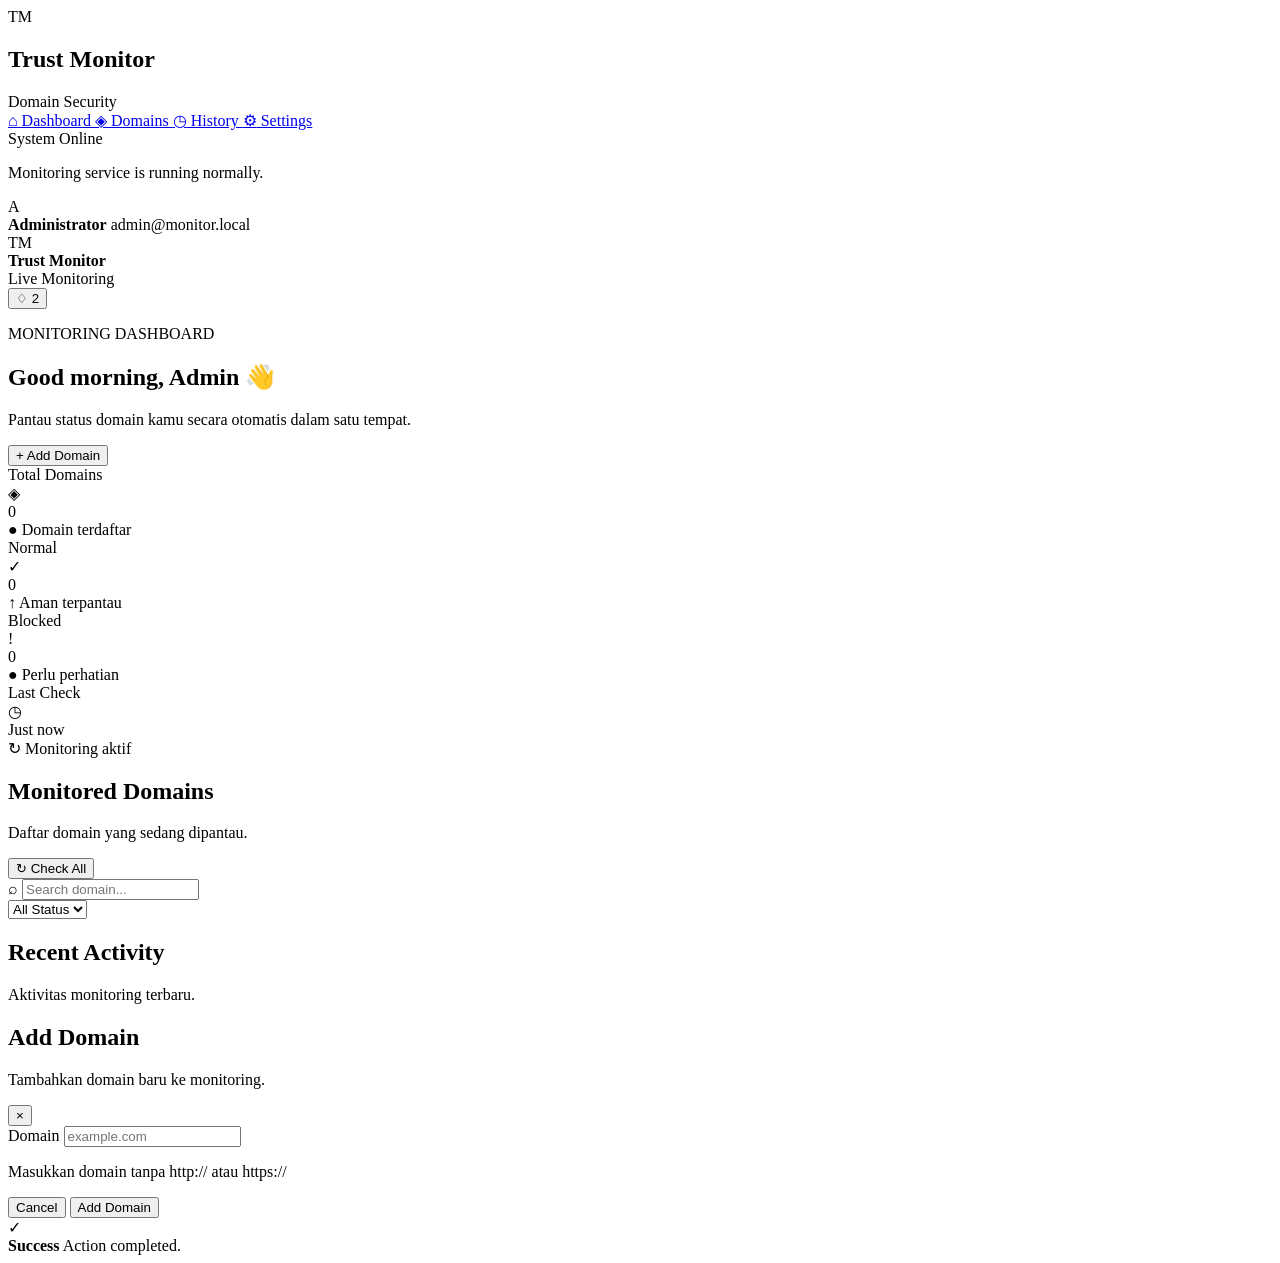
==== index.html @ aef0e67a "index.html" ====
<!DOCTYPE html>
<html lang="id">
<head>
    <meta charset="UTF-8">
    <meta name="viewport" content="width=device-width, initial-scale=1.0">
    <meta name="description" content="Trust Monitor - Domain monitoring dashboard">
    <title>Trust Monitor</title>
    <link rel="preconnect" href="https://fonts.googleapis.com">
    <link rel="preconnect" href="https://fonts.gstatic.com" crossorigin>
    <link href="https://fonts.googleapis.com/css2?family=Inter:wght@400;500;600;700;800&display=swap" rel="stylesheet">
    <link rel="stylesheet" href="style.css">
</head>
<body>

    <div class="app">

        <aside class="sidebar">
            <div class="brand">
                <div class="brand-icon">
                    TM
                </div>
                <div>
                    <h2>Trust Monitor</h2>
                    <span>Domain Security</span>
                </div>
            </div>

            <nav class="navigation">
                <a href="#" class="nav-item active">
                    <span class="nav-icon">⌂</span>
                    Dashboard
                </a>

                <a href="#" class="nav-item">
                    <span class="nav-icon">◈</span>
                    Domains
                </a>

                <a href="#" class="nav-item">
                    <span class="nav-icon">◷</span>
                    History
                </a>

                <a href="#" class="nav-item">
                    <span class="nav-icon">⚙</span>
                    Settings
                </a>
            </nav>

            <div class="sidebar-bottom">
                <div class="connection-card">
                    <div class="connection-status">
                        <span class="status-dot"></span>
                        System Online
                    </div>
                    <p>Monitoring service is running normally.</p>
                </div>

                <div class="user-card">
                    <div class="avatar">A</div>
                    <div class="user-info">
                        <strong>Administrator</strong>
                        <span>admin@monitor.local</span>
                    </div>
                </div>
            </div>
        </aside>

        <main class="main-content">

            <header class="topbar">
                <div class="mobile-brand">
                    <div class="brand-icon">TM</div>
                    <strong>Trust Monitor</strong>
                </div>

                <div class="topbar-right">
                    <div class="live-indicator">
                        <span></span>
                        Live Monitoring
                    </div>

                    <button class="notification-button">
                        ♢
                        <span class="notification-badge">2</span>
                    </button>
                </div>
            </header>

            <section class="content">

                <div class="welcome-section">
                    <div>
                        <p class="eyebrow">MONITORING DASHBOARD</p>
                        <h1>Good morning, Admin 👋</h1>
                        <p class="welcome-text">
                            Pantau status domain kamu secara otomatis dalam satu tempat.
                        </p>
                    </div>

                    <button class="primary-button" onclick="openModal()">
                        <span>+</span>
                        Add Domain
                    </button>
                </div>

                <div class="stats-grid">

                    <div class="stat-card">
                        <div class="stat-top">
                            <span>Total Domains</span>
                            <div class="stat-icon blue">◈</div>
                        </div>

                        <div class="stat-number" id="totalDomains">0</div>

                        <div class="stat-footer">
                            <span class="stat-neutral">●</span>
                            Domain terdaftar
                        </div>
                    </div>

                    <div class="stat-card">
                        <div class="stat-top">
                            <span>Normal</span>
                            <div class="stat-icon green">✓</div>
                        </div>

                        <div class="stat-number" id="safeDomains">0</div>

                        <div class="stat-footer green-text">
                            <span>↑</span>
                            Aman terpantau
                        </div>
                    </div>

                    <div class="stat-card">
                        <div class="stat-top">
                            <span>Blocked</span>
                            <div class="stat-icon red">!</div>
                        </div>

                        <div class="stat-number" id="blockedDomains">0</div>

                        <div class="stat-footer red-text">
                            <span>●</span>
                            Perlu perhatian
                        </div>
                    </div>

                    <div class="stat-card">
                        <div class="stat-top">
                            <span>Last Check</span>
                            <div class="stat-icon purple">◷</div>
                        </div>

                        <div class="stat-number small" id="lastCheck">
                            Just now
                        </div>

                        <div class="stat-footer">
                            <span class="stat-neutral">↻</span>
                            Monitoring aktif
                        </div>
                    </div>

                </div>

                <div class="dashboard-grid">

                    <section class="panel domains-panel">

                        <div class="panel-header">
                            <div>
                                <h2>Monitored Domains</h2>
                                <p>Daftar domain yang sedang dipantau.</p>
                            </div>

                            <button class="secondary-button" onclick="checkAll()">
                                ↻ Check All
                            </button>
                        </div>

                        <div class="toolbar">
                            <div class="search-box">
                                <span>⌕</span>
                                <input
                                    type="text"
                                    id="searchInput"
                                    placeholder="Search domain..."
                                    oninput="searchDomains()"
                                >
                            </div>

                            <select id="filterStatus" onchange="filterDomains()">
                                <option value="all">All Status</option>
                                <option value="safe">Normal</option>
                                <option value="blocked">Blocked</option>
                                <option value="unknown">Unknown</option>
                            </select>
                        </div>

                        <div class="domain-list" id="domainList"></div>

                    </section>

                    <section class="panel activity-panel">

                        <div class="panel-header">
                            <div>
                                <h2>Recent Activity</h2>
                                <p>Aktivitas monitoring terbaru.</p>
                            </div>
                        </div>

                        <div class="activity-list" id="activityList"></div>

                    </section>

                </div>

            </section>

        </main>

    </div>

    <div class="modal-overlay" id="modalOverlay" onclick="closeModal(event)">
        <div class="modal" onclick="event.stopPropagation()">

            <div class="modal-header">
                <div>
                    <h2>Add Domain</h2>
                    <p>Tambahkan domain baru ke monitoring.</p>
                </div>

                <button class="close-button" onclick="closeModal()">
                    ×
                </button>
            </div>

            <form onsubmit="addDomain(event)">

                <label for="domainInput">
                    Domain
                </label>

                <input
                    type="text"
                    id="domainInput"
                    placeholder="example.com"
                    autocomplete="off"
                    required
                >

                <p class="input-help">
                    Masukkan domain tanpa http:// atau https://
                </p>

                <div class="modal-actions">
                    <button
                        type="button"
                        class="secondary-button"
                        onclick="closeModal()"
                    >
                        Cancel
                    </button>

                    <button
                        type="submit"
                        class="primary-button"
                    >
                        Add Domain
                    </button>
                </div>

            </form>

        </div>
    </div>

    <div class="toast" id="toast">
        <div class="toast-icon">✓</div>
        <div>
            <strong id="toastTitle">Success</strong>
            <span id="toastMessage">Action completed.</span>
        </div>
    </div>

    <script src="script.js"></script>

</body>
</html>
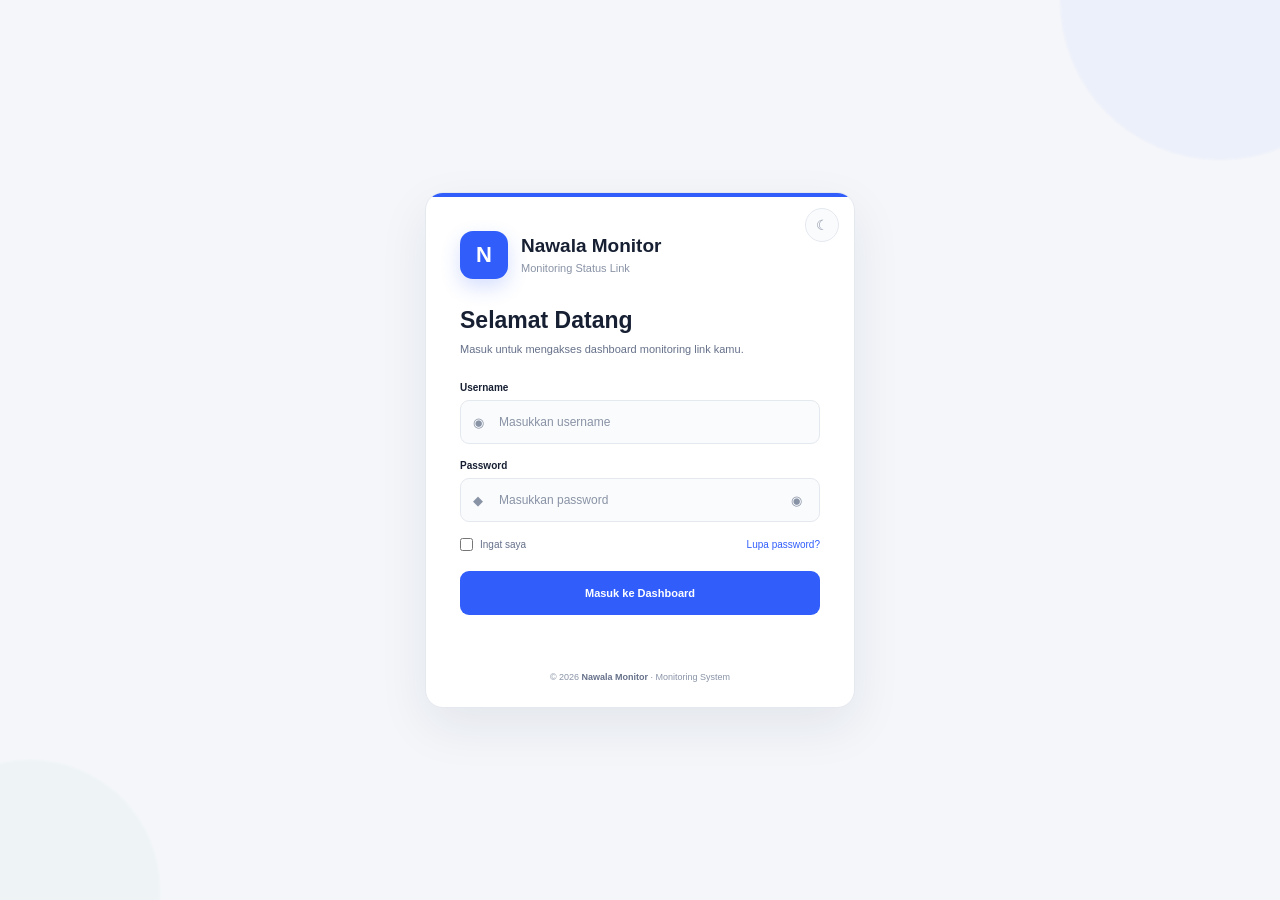
==== commit 0a3b1585: "index.html" ====
--- a/index.html
+++ b/index.html
@@ -2,292 +2,1864 @@
 <html lang="id">
 <head>
     <meta charset="UTF-8">
-    <meta name="viewport" content="width=device-width, initial-scale=1.0">
-    <meta name="description" content="Trust Monitor - Domain monitoring dashboard">
-    <title>Trust Monitor</title>
-    <link rel="preconnect" href="https://fonts.googleapis.com">
-    <link rel="preconnect" href="https://fonts.gstatic.com" crossorigin>
-    <link href="https://fonts.googleapis.com/css2?family=Inter:wght@400;500;600;700;800&display=swap" rel="stylesheet">
-    <link rel="stylesheet" href="style.css">
+    <meta
+        name="viewport"
+        content="width=device-width, initial-scale=1.0"
+    >
+
+    <title>Nawala Monitor - Login</title>
+
+    <style>
+
+        * {
+            box-sizing: border-box;
+            margin: 0;
+            padding: 0;
+        }
+
+
+        :root {
+            --background: #f4f6fa;
+            --surface: #ffffff;
+            --surface-soft: #fafbfc;
+
+            --text: #172033;
+            --text-secondary: #657089;
+            --muted: #8993a6;
+
+            --border: #e4e8ef;
+
+            --primary: #315efb;
+            --primary-hover: #244bd3;
+
+            --green: #16a36a;
+            --green-bg: #e8f8f1;
+
+            --red: #e04444;
+            --red-bg: #fff0f0;
+
+            --blue-bg: #edf2ff;
+
+            --shadow:
+                0 18px 50px
+                rgba(25, 35, 55, .08);
+        }
+
+
+        body.dark {
+            --background: #0f141d;
+            --surface: #171d28;
+            --surface-soft: #1b222e;
+
+            --text: #f1f4f9;
+            --text-secondary: #aeb7c7;
+            --muted: #7f8a9e;
+
+            --border: #293241;
+
+            --blue-bg: #1b2a52;
+            --green-bg: #123a2c;
+            --red-bg: #401f22;
+
+            --shadow:
+                0 18px 50px
+                rgba(0, 0, 0, .25);
+        }
+
+
+        html,
+        body {
+            width: 100%;
+            min-height: 100%;
+        }
+
+
+        body {
+            font-family:
+                Inter,
+                -apple-system,
+                BlinkMacSystemFont,
+                "Segoe UI",
+                Arial,
+                sans-serif;
+
+            background:
+                var(--background);
+
+            color:
+                var(--text);
+
+            min-height: 100vh;
+
+            display: flex;
+            align-items: center;
+            justify-content: center;
+
+            padding: 24px;
+
+            transition:
+                background .25s,
+                color .25s;
+        }
+
+
+        /* BACKGROUND */
+
+        .page-background {
+            position: fixed;
+            inset: 0;
+
+            pointer-events: none;
+            overflow: hidden;
+        }
+
+
+        .background-circle {
+            position: absolute;
+
+            border-radius: 50%;
+
+            filter: blur(1px);
+
+            opacity: .45;
+        }
+
+
+        .circle-one {
+            width: 320px;
+            height: 320px;
+
+            top: -160px;
+            right: -100px;
+
+            background:
+                rgba(49, 94, 251, .08);
+        }
+
+
+        .circle-two {
+            width: 260px;
+            height: 260px;
+
+            bottom: -120px;
+            left: -100px;
+
+            background:
+                rgba(22, 163, 106, .06);
+        }
+
+
+        /* LOGIN WRAPPER */
+
+        .login-wrapper {
+            position: relative;
+
+            width: min(430px, 100%);
+
+            animation:
+                loginAppear .45s ease;
+        }
+
+
+        @keyframes loginAppear {
+
+            from {
+                opacity: 0;
+                transform:
+                    translateY(12px)
+                    scale(.98);
+            }
+
+            to {
+                opacity: 1;
+                transform:
+                    translateY(0)
+                    scale(1);
+            }
+
+        }
+
+
+        /* CARD */
+
+        .login-card {
+            position: relative;
+
+            background:
+                var(--surface);
+
+            border:
+                1px solid
+                var(--border);
+
+            border-radius:
+                18px;
+
+            box-shadow:
+                var(--shadow);
+
+            overflow: hidden;
+        }
+
+
+        .top-line {
+            width: 100%;
+            height: 4px;
+
+            background:
+                var(--primary);
+        }
+
+
+        .login-content {
+            padding:
+                34px 34px 30px;
+        }
+
+
+        /* BRAND */
+
+        .brand {
+            display: flex;
+            align-items: center;
+
+            gap: 13px;
+
+            margin-bottom: 28px;
+        }
+
+
+        .brand-icon {
+            width: 48px;
+            height: 48px;
+
+            flex-shrink: 0;
+
+            display: flex;
+            align-items: center;
+            justify-content: center;
+
+            border-radius: 13px;
+
+            background:
+                var(--primary);
+
+            color: #fff;
+
+            font-size: 22px;
+            font-weight: 800;
+
+            box-shadow:
+                0 8px 20px
+                rgba(49, 94, 251, .20);
+        }
+
+
+        .brand-text h1 {
+            font-size: 19px;
+            line-height: 1.2;
+
+            margin-bottom: 4px;
+        }
+
+
+        .brand-text p {
+            color:
+                var(--muted);
+
+            font-size: 11px;
+        }
+
+
+        /* HEADER */
+
+        .login-title {
+            margin-bottom: 7px;
+
+            font-size: 23px;
+            font-weight: 750;
+        }
+
+
+        .login-subtitle {
+            margin-bottom: 24px;
+
+            color:
+                var(--text-secondary);
+
+            font-size: 11px;
+
+            line-height: 1.6;
+        }
+
+
+        /* FORM */
+
+        .form-group {
+            margin-bottom: 16px;
+        }
+
+
+        .form-label-row {
+            display: flex;
+            align-items: center;
+            justify-content: space-between;
+
+            margin-bottom: 7px;
+        }
+
+
+        .form-label {
+            color:
+                var(--text);
+
+            font-size: 10px;
+            font-weight: 700;
+        }
+
+
+        .field-wrap {
+            position: relative;
+        }
+
+
+        .field-icon {
+            position: absolute;
+
+            left: 13px;
+            top: 50%;
+
+            transform:
+                translateY(-50%);
+
+            color:
+                var(--muted);
+
+            font-size: 13px;
+
+            pointer-events: none;
+        }
+
+
+        .field-input {
+            width: 100%;
+            height: 44px;
+
+            padding:
+                0 44px 0 38px;
+
+            border:
+                1px solid
+                var(--border);
+
+            border-radius: 9px;
+
+            outline: none;
+
+            background:
+                var(--surface-soft);
+
+            color:
+                var(--text);
+
+            font-size: 12px;
+
+            transition:
+                border-color .2s,
+                box-shadow .2s,
+                background .2s;
+        }
+
+
+        .field-input::placeholder {
+            color:
+                var(--muted);
+        }
+
+
+        .field-input:focus {
+            border-color:
+                var(--primary);
+
+            box-shadow:
+                0 0 0 3px
+                rgba(49, 94, 251, .08);
+        }
+
+
+        .password-toggle {
+            position: absolute;
+
+            right: 10px;
+            top: 50%;
+
+            transform:
+                translateY(-50%);
+
+            width: 28px;
+            height: 28px;
+
+            display: flex;
+            align-items: center;
+            justify-content: center;
+
+            border: none;
+            border-radius: 7px;
+
+            background:
+                transparent;
+
+            color:
+                var(--muted);
+
+            cursor: pointer;
+
+            font-size: 13px;
+        }
+
+
+        .password-toggle:hover {
+            background:
+                var(--surface);
+
+            color:
+                var(--text-secondary);
+        }
+
+
+        /* OPTIONS */
+
+        .form-options {
+            display: flex;
+            align-items: center;
+            justify-content: space-between;
+
+            margin:
+                3px 0 20px;
+        }
+
+
+        .remember-wrap {
+            display: flex;
+            align-items: center;
+
+            gap: 7px;
+        }
+
+
+        .remember-wrap input {
+            width: 13px;
+            height: 13px;
+
+            accent-color:
+                var(--primary);
+
+            cursor: pointer;
+        }
+
+
+        .remember-wrap label {
+            color:
+                var(--text-secondary);
+
+            font-size: 10px;
+
+            cursor: pointer;
+        }
+
+
+        .forgot-button {
+            border: none;
+            background: none;
+
+            color:
+                var(--primary);
+
+            font-size: 10px;
+
+            cursor: pointer;
+        }
+
+
+        .forgot-button:hover {
+            text-decoration: underline;
+        }
+
+
+        /* LOGIN BUTTON */
+
+        .login-button {
+            width: 100%;
+            height: 44px;
+
+            display: flex;
+            align-items: center;
+            justify-content: center;
+
+            gap: 8px;
+
+            border: none;
+            border-radius: 9px;
+
+            background:
+                var(--primary);
+
+            color: #fff;
+
+            font-size: 11px;
+            font-weight: 700;
+
+            cursor: pointer;
+
+            transition:
+                background .2s,
+                transform .2s,
+                box-shadow .2s;
+        }
+
+
+        .login-button:hover {
+            background:
+                var(--primary-hover);
+
+            transform:
+                translateY(-1px);
+
+            box-shadow:
+                0 7px 18px
+                rgba(49, 94, 251, .18);
+        }
+
+
+        .login-button:active {
+            transform:
+                translateY(0);
+        }
+
+
+        .login-button:disabled {
+            opacity: .65;
+
+            cursor:
+                not-allowed;
+
+            transform:
+                none;
+
+            box-shadow:
+                none;
+        }
+
+
+        .button-spinner {
+            width: 14px;
+            height: 14px;
+
+            border:
+                2px solid
+                rgba(255,255,255,.35);
+
+            border-top-color:
+                #fff;
+
+            border-radius: 50%;
+
+            animation:
+                spin .7s linear infinite;
+
+            display: none;
+        }
+
+
+        .login-button.loading
+        .button-spinner {
+            display: block;
+        }
+
+
+        @keyframes spin {
+
+            to {
+                transform:
+                    rotate(360deg);
+            }
+
+        }
+
+
+        /* STATUS */
+
+        .inline-status {
+            min-height: 16px;
+
+            margin-top: 11px;
+
+            text-align: center;
+
+            font-size: 10px;
+        }
+
+
+        .inline-status.success {
+            color:
+                var(--green);
+        }
+
+
+        .inline-status.error {
+            color:
+                var(--red);
+        }
+
+
+        /* FOOTER */
+
+        .login-footer {
+            padding:
+                0 34px 25px;
+
+            text-align: center;
+
+            color:
+                var(--muted);
+
+            font-size: 9px;
+        }
+
+
+        .login-footer strong {
+            color:
+                var(--text-secondary);
+
+            font-weight: 600;
+        }
+
+
+        /* THEME */
+
+        .theme-button {
+            position: absolute;
+
+            top: 15px;
+            right: 15px;
+
+            width: 34px;
+            height: 34px;
+
+            display: flex;
+            align-items: center;
+            justify-content: center;
+
+            border:
+                1px solid
+                var(--border);
+
+            border-radius: 50%;
+
+            background:
+                var(--surface-soft);
+
+            color:
+                var(--muted);
+
+            cursor: pointer;
+
+            font-size: 14px;
+
+            transition:
+                .2s;
+        }
+
+
+        .theme-button:hover {
+            color:
+                var(--primary);
+
+            border-color:
+                var(--primary);
+        }
+
+
+        /* MODAL */
+
+        .modal-overlay {
+            position: fixed;
+
+            inset: 0;
+
+            z-index: 9999;
+
+            display: flex;
+            align-items: center;
+            justify-content: center;
+
+            padding: 20px;
+
+            background:
+                rgba(10, 18, 32, .38);
+
+            backdrop-filter:
+                blur(5px);
+
+            opacity: 0;
+            visibility: hidden;
+
+            transition:
+                opacity .2s ease,
+                visibility .2s ease;
+        }
+
+
+        .modal-overlay.show {
+            opacity: 1;
+            visibility: visible;
+        }
+
+
+        .modal-card {
+            position: relative;
+
+            width: min(370px, 100%);
+
+            padding:
+                28px 25px 24px;
+
+            border:
+                1px solid
+                var(--border);
+
+            border-radius:
+                16px;
+
+            background:
+                var(--surface);
+
+            box-shadow:
+                0 20px 60px
+                rgba(10, 18, 32, .18);
+
+            text-align: center;
+
+            transform:
+                translateY(10px)
+                scale(.96);
+
+            transition:
+                transform .25s ease;
+        }
+
+
+        .modal-overlay.show
+        .modal-card {
+            transform:
+                translateY(0)
+                scale(1);
+        }
+
+
+        .modal-icon {
+            width: 46px;
+            height: 46px;
+
+            margin:
+                0 auto 14px;
+
+            display: flex;
+            align-items: center;
+            justify-content: center;
+
+            border-radius: 50%;
+
+            font-size: 21px;
+            font-weight: 800;
+        }
+
+
+        .modal-icon.error {
+            background:
+                var(--red-bg);
+
+            color:
+                var(--red);
+        }
+
+
+        .modal-icon.success {
+            background:
+                var(--green-bg);
+
+            color:
+                var(--green);
+        }
+
+
+        .modal-icon.info {
+            background:
+                var(--blue-bg);
+
+            color:
+                var(--primary);
+        }
+
+
+        .modal-title {
+            margin-bottom: 6px;
+
+            font-size: 16px;
+        }
+
+
+        .modal-text {
+            color:
+                var(--text-secondary);
+
+            font-size: 11px;
+
+            line-height: 1.6;
+        }
+
+
+        .modal-button {
+            width: 100%;
+            height: 38px;
+
+            margin-top: 18px;
+
+            border: none;
+            border-radius: 8px;
+
+            background:
+                var(--primary);
+
+            color: #fff;
+
+            font-size: 11px;
+            font-weight: 700;
+
+            cursor: pointer;
+        }
+
+
+        .modal-button:hover {
+            background:
+                var(--primary-hover);
+        }
+
+
+        /* RESPONSIVE */
+
+        @media (max-width: 500px) {
+
+            body {
+                padding:
+                    14px;
+            }
+
+            .login-content {
+                padding:
+                    28px 22px 24px;
+            }
+
+            .login-footer {
+                padding:
+                    0 22px 21px;
+            }
+
+            .login-title {
+                font-size: 21px;
+            }
+
+        }
+
+    </style>
 </head>
+
+
 <body>
 
-    <div class="app">
-
-        <aside class="sidebar">
+
+<div class="page-background">
+
+    <div class="background-circle circle-one"></div>
+    <div class="background-circle circle-two"></div>
+
+</div>
+
+
+<div class="login-wrapper">
+
+    <div class="login-card">
+
+        <div class="top-line"></div>
+
+
+        <button
+            class="theme-button"
+            id="themeButton"
+            type="button"
+            title="Ganti tema"
+        >
+            ☀
+        </button>
+
+
+        <div class="login-content">
+
+
             <div class="brand">
+
                 <div class="brand-icon">
-                    TM
+                    N
                 </div>
-                <div>
-                    <h2>Trust Monitor</h2>
-                    <span>Domain Security</span>
+
+
+                <div class="brand-text">
+
+                    <h1>
+                        Nawala Monitor
+                    </h1>
+
+                    <p>
+                        Monitoring Status Link
+                    </p>
+
                 </div>
+
             </div>
 
-            <nav class="navigation">
-                <a href="#" class="nav-item active">
-                    <span class="nav-icon">⌂</span>
-                    Dashboard
-                </a>
-
-                <a href="#" class="nav-item">
-                    <span class="nav-icon">◈</span>
-                    Domains
-                </a>
-
-                <a href="#" class="nav-item">
-                    <span class="nav-icon">◷</span>
-                    History
-                </a>
-
-                <a href="#" class="nav-item">
-                    <span class="nav-icon">⚙</span>
-                    Settings
-                </a>
-            </nav>
-
-            <div class="sidebar-bottom">
-                <div class="connection-card">
-                    <div class="connection-status">
-                        <span class="status-dot"></span>
-                        System Online
+
+            <h2 class="login-title">
+                Selamat Datang
+            </h2>
+
+
+            <p class="login-subtitle">
+                Masuk untuk mengakses dashboard
+                monitoring link kamu.
+            </p>
+
+
+            <form id="loginForm">
+
+
+                <div class="form-group">
+
+                    <div class="form-label-row">
+
+                        <label
+                            class="form-label"
+                            for="username"
+                        >
+                            Username
+                        </label>
+
                     </div>
-                    <p>Monitoring service is running normally.</p>
+
+
+                    <div class="field-wrap">
+
+                        <span class="field-icon">
+                            ◉
+                        </span>
+
+                        <input
+                            class="field-input"
+                            id="username"
+                            name="username"
+                            type="text"
+                            placeholder="Masukkan username"
+                            autocomplete="username"
+                            required
+                        >
+
+                    </div>
+
                 </div>
 
-                <div class="user-card">
-                    <div class="avatar">A</div>
-                    <div class="user-info">
-                        <strong>Administrator</strong>
-                        <span>admin@monitor.local</span>
+
+                <div class="form-group">
+
+                    <div class="form-label-row">
+
+                        <label
+                            class="form-label"
+                            for="password"
+                        >
+                            Password
+                        </label>
+
                     </div>
+
+
+                    <div class="field-wrap">
+
+                        <span class="field-icon">
+                            ◆
+                        </span>
+
+
+                        <input
+                            class="field-input"
+                            id="password"
+                            name="password"
+                            type="password"
+                            placeholder="Masukkan password"
+                            autocomplete="current-password"
+                            required
+                        >
+
+
+                        <button
+                            class="password-toggle"
+                            id="passwordToggle"
+                            type="button"
+                            title="Tampilkan password"
+                        >
+                            ◉
+                        </button>
+
+                    </div>
+
                 </div>
-            </div>
-        </aside>
-
-        <main class="main-content">
-
-            <header class="topbar">
-                <div class="mobile-brand">
-                    <div class="brand-icon">TM</div>
-                    <strong>Trust Monitor</strong>
+
+
+                <div class="form-options">
+
+                    <div class="remember-wrap">
+
+                        <input
+                            id="remember"
+                            type="checkbox"
+                        >
+
+                        <label for="remember">
+                            Ingat saya
+                        </label>
+
+                    </div>
+
+
+                    <button
+                        class="forgot-button"
+                        id="forgotButton"
+                        type="button"
+                    >
+                        Lupa password?
+                    </button>
+
                 </div>
 
-                <div class="topbar-right">
-                    <div class="live-indicator">
-                        <span></span>
-                        Live Monitoring
-                    </div>
-
-                    <button class="notification-button">
-                        ♢
-                        <span class="notification-badge">2</span>
-                    </button>
-                </div>
-            </header>
-
-            <section class="content">
-
-                <div class="welcome-section">
-                    <div>
-                        <p class="eyebrow">MONITORING DASHBOARD</p>
-                        <h1>Good morning, Admin 👋</h1>
-                        <p class="welcome-text">
-                            Pantau status domain kamu secara otomatis dalam satu tempat.
-                        </p>
-                    </div>
-
-                    <button class="primary-button" onclick="openModal()">
-                        <span>+</span>
-                        Add Domain
-                    </button>
-                </div>
-
-                <div class="stats-grid">
-
-                    <div class="stat-card">
-                        <div class="stat-top">
-                            <span>Total Domains</span>
-                            <div class="stat-icon blue">◈</div>
-                        </div>
-
-                        <div class="stat-number" id="totalDomains">0</div>
-
-                        <div class="stat-footer">
-                            <span class="stat-neutral">●</span>
-                            Domain terdaftar
-                        </div>
-                    </div>
-
-                    <div class="stat-card">
-                        <div class="stat-top">
-                            <span>Normal</span>
-                            <div class="stat-icon green">✓</div>
-                        </div>
-
-                        <div class="stat-number" id="safeDomains">0</div>
-
-                        <div class="stat-footer green-text">
-                            <span>↑</span>
-                            Aman terpantau
-                        </div>
-                    </div>
-
-                    <div class="stat-card">
-                        <div class="stat-top">
-                            <span>Blocked</span>
-                            <div class="stat-icon red">!</div>
-                        </div>
-
-                        <div class="stat-number" id="blockedDomains">0</div>
-
-                        <div class="stat-footer red-text">
-                            <span>●</span>
-                            Perlu perhatian
-                        </div>
-                    </div>
-
-                    <div class="stat-card">
-                        <div class="stat-top">
-                            <span>Last Check</span>
-                            <div class="stat-icon purple">◷</div>
-                        </div>
-
-                        <div class="stat-number small" id="lastCheck">
-                            Just now
-                        </div>
-
-                        <div class="stat-footer">
-                            <span class="stat-neutral">↻</span>
-                            Monitoring aktif
-                        </div>
-                    </div>
-
-                </div>
-
-                <div class="dashboard-grid">
-
-                    <section class="panel domains-panel">
-
-                        <div class="panel-header">
-                            <div>
-                                <h2>Monitored Domains</h2>
-                                <p>Daftar domain yang sedang dipantau.</p>
-                            </div>
-
-                            <button class="secondary-button" onclick="checkAll()">
-                                ↻ Check All
-                            </button>
-                        </div>
-
-                        <div class="toolbar">
-                            <div class="search-box">
-                                <span>⌕</span>
-                                <input
-                                    type="text"
-                                    id="searchInput"
-                                    placeholder="Search domain..."
-                                    oninput="searchDomains()"
-                                >
-                            </div>
-
-                            <select id="filterStatus" onchange="filterDomains()">
-                                <option value="all">All Status</option>
-                                <option value="safe">Normal</option>
-                                <option value="blocked">Blocked</option>
-                                <option value="unknown">Unknown</option>
-                            </select>
-                        </div>
-
-                        <div class="domain-list" id="domainList"></div>
-
-                    </section>
-
-                    <section class="panel activity-panel">
-
-                        <div class="panel-header">
-                            <div>
-                                <h2>Recent Activity</h2>
-                                <p>Aktivitas monitoring terbaru.</p>
-                            </div>
-                        </div>
-
-                        <div class="activity-list" id="activityList"></div>
-
-                    </section>
-
-                </div>
-
-            </section>
-
-        </main>
+
+                <button
+                    class="login-button"
+                    id="loginButton"
+                    type="submit"
+                >
+
+                    <span
+                        class="button-spinner"
+                    ></span>
+
+                    <span id="loginButtonText">
+                        Masuk ke Dashboard
+                    </span>
+
+                </button>
+
+
+                <div
+                    class="inline-status"
+                    id="inlineStatus"
+                ></div>
+
+
+            </form>
+
+        </div>
+
+
+        <div class="login-footer">
+
+            <span>
+                © 2026
+                <strong>Nawala Monitor</strong>
+                · Monitoring System
+            </span>
+
+        </div>
 
     </div>
 
-    <div class="modal-overlay" id="modalOverlay" onclick="closeModal(event)">
-        <div class="modal" onclick="event.stopPropagation()">
-
-            <div class="modal-header">
-                <div>
-                    <h2>Add Domain</h2>
-                    <p>Tambahkan domain baru ke monitoring.</p>
-                </div>
-
-                <button class="close-button" onclick="closeModal()">
-                    ×
-                </button>
-            </div>
-
-            <form onsubmit="addDomain(event)">
-
-                <label for="domainInput">
-                    Domain
-                </label>
-
-                <input
-                    type="text"
-                    id="domainInput"
-                    placeholder="example.com"
-                    autocomplete="off"
-                    required
-                >
-
-                <p class="input-help">
-                    Masukkan domain tanpa http:// atau https://
-                </p>
-
-                <div class="modal-actions">
-                    <button
-                        type="button"
-                        class="secondary-button"
-                        onclick="closeModal()"
-                    >
-                        Cancel
-                    </button>
-
-                    <button
-                        type="submit"
-                        class="primary-button"
-                    >
-                        Add Domain
-                    </button>
-                </div>
-
-            </form>
-
+</div>
+
+
+<!-- CUSTOM MODAL -->
+
+<div
+    class="modal-overlay"
+    id="modalOverlay"
+    aria-hidden="true"
+>
+
+    <div
+        class="modal-card"
+        role="dialog"
+        aria-modal="true"
+    >
+
+        <div
+            class="modal-icon error"
+            id="modalIcon"
+        >
+            !
         </div>
+
+
+        <h3
+            class="modal-title"
+            id="modalTitle"
+        >
+            Login Gagal
+        </h3>
+
+
+        <p
+            class="modal-text"
+            id="modalText"
+        >
+            Username atau password salah.
+        </p>
+
+
+        <button
+            class="modal-button"
+            id="modalButton"
+            type="button"
+        >
+            Tutup
+        </button>
+
     </div>
 
-    <div class="toast" id="toast">
-        <div class="toast-icon">✓</div>
-        <div>
-            <strong id="toastTitle">Success</strong>
-            <span id="toastMessage">Action completed.</span>
-        </div>
-    </div>
-
-    <script src="script.js"></script>
+</div>
+
+
+<script>
+
+    /*
+     * URL GAS akan kita isi ketika sistem login
+     * di Code.gs sudah dibuat.
+     */
+    const API_URL =
+        "GANTI_DENGAN_URL_GAS_LOGIN";
+
+
+    const loginForm =
+        document.getElementById(
+            "loginForm"
+        );
+
+
+    const usernameInput =
+        document.getElementById(
+            "username"
+        );
+
+
+    const passwordInput =
+        document.getElementById(
+            "password"
+        );
+
+
+    const passwordToggle =
+        document.getElementById(
+            "passwordToggle"
+        );
+
+
+    const loginButton =
+        document.getElementById(
+            "loginButton"
+        );
+
+
+    const loginButtonText =
+        document.getElementById(
+            "loginButtonText"
+        );
+
+
+    const inlineStatus =
+        document.getElementById(
+            "inlineStatus"
+        );
+
+
+    const rememberInput =
+        document.getElementById(
+            "remember"
+        );
+
+
+    const forgotButton =
+        document.getElementById(
+            "forgotButton"
+        );
+
+
+    const themeButton =
+        document.getElementById(
+            "themeButton"
+        );
+
+
+    const modalOverlay =
+        document.getElementById(
+            "modalOverlay"
+        );
+
+
+    const modalIcon =
+        document.getElementById(
+            "modalIcon"
+        );
+
+
+    const modalTitle =
+        document.getElementById(
+            "modalTitle"
+        );
+
+
+    const modalText =
+        document.getElementById(
+            "modalText"
+        );
+
+
+    const modalButton =
+        document.getElementById(
+            "modalButton"
+        );
+
+
+    function showModal(
+        type,
+        title,
+        text
+    ) {
+
+        modalIcon.className =
+            "modal-icon " +
+            type;
+
+
+        if (
+            type ===
+            "success"
+        ) {
+
+            modalIcon.textContent =
+                "✓";
+
+        } else if (
+            type ===
+            "info"
+        ) {
+
+            modalIcon.textContent =
+                "i";
+
+        } else {
+
+            modalIcon.textContent =
+                "!";
+
+        }
+
+
+        modalTitle.textContent =
+            title;
+
+
+        modalText.textContent =
+            text;
+
+
+        modalOverlay.classList.add(
+            "show"
+        );
+
+
+        modalOverlay.setAttribute(
+            "aria-hidden",
+            "false"
+        );
+
+    }
+
+
+    function closeModal() {
+
+        modalOverlay.classList.remove(
+            "show"
+        );
+
+
+        modalOverlay.setAttribute(
+            "aria-hidden",
+            "true"
+        );
+
+    }
+
+
+    function setLoading(
+        loading
+    ) {
+
+        loginButton.disabled =
+            loading;
+
+
+        if (loading) {
+
+            loginButton.classList.add(
+                "loading"
+            );
+
+
+            loginButtonText.textContent =
+                "Memeriksa...";
+
+        } else {
+
+            loginButton.classList.remove(
+                "loading"
+            );
+
+
+            loginButtonText.textContent =
+                "Masuk ke Dashboard";
+
+        }
+
+    }
+
+
+    function showInlineStatus(
+        text,
+        type
+    ) {
+
+        inlineStatus.textContent =
+            text;
+
+
+        inlineStatus.className =
+            "inline-status " +
+            (type || "");
+
+    }
+
+
+    function loadTheme() {
+
+        const savedTheme =
+            localStorage.getItem(
+                "nawalaLoginTheme"
+            );
+
+
+        if (
+            savedTheme ===
+            "dark"
+        ) {
+
+            document.body.classList.add(
+                "dark"
+            );
+
+
+            themeButton.textContent =
+                "☀";
+
+        } else {
+
+            document.body.classList.remove(
+                "dark"
+            );
+
+
+            themeButton.textContent =
+                "☾";
+
+        }
+
+    }
+
+
+    function toggleTheme() {
+
+        const dark =
+            document.body.classList.toggle(
+                "dark"
+            );
+
+
+        localStorage.setItem(
+            "nawalaLoginTheme",
+            dark
+                ? "dark"
+                : "light"
+        );
+
+
+        themeButton.textContent =
+            dark
+                ? "☀"
+                : "☾";
+
+    }
+
+
+    function loadRememberedUsername() {
+
+        const savedUsername =
+            localStorage.getItem(
+                "nawalaRememberUsername"
+            );
+
+
+        if (
+            savedUsername
+        ) {
+
+            usernameInput.value =
+                savedUsername;
+
+
+            rememberInput.checked =
+                true;
+
+        }
+
+    }
+
+
+    passwordToggle.addEventListener(
+        "click",
+        function() {
+
+            const showing =
+                passwordInput.type ===
+                "text";
+
+
+            passwordInput.type =
+                showing
+                    ? "password"
+                    : "text";
+
+
+            passwordToggle.textContent =
+                showing
+                    ? "◉"
+                    : "◍";
+
+        }
+    );
+
+
+    themeButton.addEventListener(
+        "click",
+        toggleTheme
+    );
+
+
+    modalButton.addEventListener(
+        "click",
+        closeModal
+    );
+
+
+    modalOverlay.addEventListener(
+        "click",
+        function(event) {
+
+            if (
+                event.target ===
+                modalOverlay
+            ) {
+
+                closeModal();
+
+            }
+
+        }
+    );
+
+
+    document.addEventListener(
+        "keydown",
+        function(event) {
+
+            if (
+                event.key ===
+                "Escape"
+            ) {
+
+                closeModal();
+
+            }
+
+        }
+    );
+
+
+    forgotButton.addEventListener(
+        "click",
+        function() {
+
+            showModal(
+                "info",
+                "Lupa Password",
+                "Hubungi administrator Nawala Monitor untuk mendapatkan bantuan login."
+            );
+
+        }
+    );
+
+
+    loginForm.addEventListener(
+        "submit",
+        async function(event) {
+
+            event.preventDefault();
+
+
+            const username =
+                usernameInput.value.trim();
+
+
+            const password =
+                passwordInput.value;
+
+
+            if (!username) {
+
+                showModal(
+                    "error",
+                    "Username Kosong",
+                    "Silakan masukkan username terlebih dahulu."
+                );
+
+                usernameInput.focus();
+
+                return;
+
+            }
+
+
+            if (!password) {
+
+                showModal(
+                    "error",
+                    "Password Kosong",
+                    "Silakan masukkan password terlebih dahulu."
+                );
+
+                passwordInput.focus();
+
+                return;
+
+            }
+
+
+            if (
+                !API_URL ||
+                API_URL ===
+                    "GANTI_DENGAN_URL_GAS_LOGIN"
+            ) {
+
+                showModal(
+                    "error",
+                    "Sistem Belum Terhubung",
+                    "Endpoint login GAS belum dipasang."
+                );
+
+                return;
+
+            }
+
+
+            if (
+                rememberInput.checked
+            ) {
+
+                localStorage.setItem(
+                    "nawalaRememberUsername",
+                    username
+                );
+
+            } else {
+
+                localStorage.removeItem(
+                    "nawalaRememberUsername"
+                );
+
+            }
+
+
+            setLoading(
+                true
+            );
+
+
+            showInlineStatus(
+                "Menghubungi server...",
+                ""
+            );
+
+
+            try {
+
+                const callbackName =
+                    "loginCallback_" +
+                    Date.now();
+
+
+                const script =
+                    document.createElement(
+                        "script"
+                    );
+
+
+                const params =
+                    new URLSearchParams({
+                        action:
+                            "login",
+
+                        username:
+                            username,
+
+                        password:
+                            password,
+
+                        callback:
+                            callbackName
+
+                    });
+
+
+                const cleanup =
+                    function() {
+
+                        delete window[
+                            callbackName
+                        ];
+
+
+                        if (
+                            script.parentNode
+                        ) {
+
+                            script.parentNode.removeChild(
+                                script
+                            );
+
+                        }
+
+                    };
+
+
+                const timeout =
+                    setTimeout(
+                        function() {
+
+                            cleanup();
+
+                            setLoading(
+                                false
+                            );
+
+
+                            showInlineStatus(
+                                "Server tidak merespons.",
+                                "error"
+                            );
+
+
+                            showModal(
+                                "error",
+                                "Koneksi Gagal",
+                                "Server login tidak merespons. Coba lagi beberapa saat."
+                            );
+
+                        },
+                        15000
+                    );
+
+
+                window[
+                    callbackName
+                ] =
+                    function(result) {
+
+                        clearTimeout(
+                            timeout
+                        );
+
+
+                        cleanup();
+
+
+                        setLoading(
+                            false
+                        );
+
+
+                        if (
+                            result &&
+                            result.success
+                        ) {
+
+                            showInlineStatus(
+                                "Login berhasil.",
+                                "success"
+                            );
+
+
+                            showModal(
+                                "success",
+                                "Login Berhasil",
+                                "Selamat datang. Dashboard akan dibuka."
+                            );
+
+
+                            /*
+                             * Untuk sementara setelah login:
+                             * dashboard/index.html
+                             *
+                             * Nanti setelah sistem session
+                             * selesai, URL ini kita sesuaikan.
+                             */
+                            setTimeout(
+                                function() {
+
+                                    window.location.href =
+                                        "index.html";
+
+                                },
+                                900
+                            );
+
+
+                        } else {
+
+                            showInlineStatus(
+                                result &&
+                                result.message
+                                    ? result.message
+                                    : "Username atau password salah.",
+                                "error"
+                            );
+
+
+                            showModal(
+                                "error",
+                                "Login Gagal",
+                                result &&
+                                result.message
+                                    ? result.message
+                                    : "Username atau password salah."
+                            );
+
+                        }
+
+                    };
+
+
+                script.onerror =
+                    function() {
+
+                        clearTimeout(
+                            timeout
+                        );
+
+
+                        cleanup();
+
+
+                        setLoading(
+                            false
+                        );
+
+
+                        showInlineStatus(
+                            "Gagal menghubungi server.",
+                            "error"
+                        );
+
+
+                        showModal(
+                            "error",
+                            "Koneksi Gagal",
+                            "Tidak dapat terhubung ke server login."
+                        );
+
+                    };
+
+
+                script.src =
+                    API_URL +
+                    "?" +
+                    params.toString();
+
+
+                document.body.appendChild(
+                    script
+                );
+
+
+            } catch (error) {
+
+                console.error(
+                    "LOGIN ERROR:",
+                    error
+                );
+
+
+                setLoading(
+                    false
+                );
+
+
+                showInlineStatus(
+                    "Terjadi kesalahan.",
+                    "error"
+                );
+
+
+                showModal(
+                    "error",
+                    "Terjadi Kesalahan",
+                    "Login tidak dapat diproses saat ini."
+                );
+
+            }
+
+        }
+    );
+
+
+    loadTheme();
+
+
+    loadRememberedUsername();
+
+</script>
 
 </body>
 </html>
